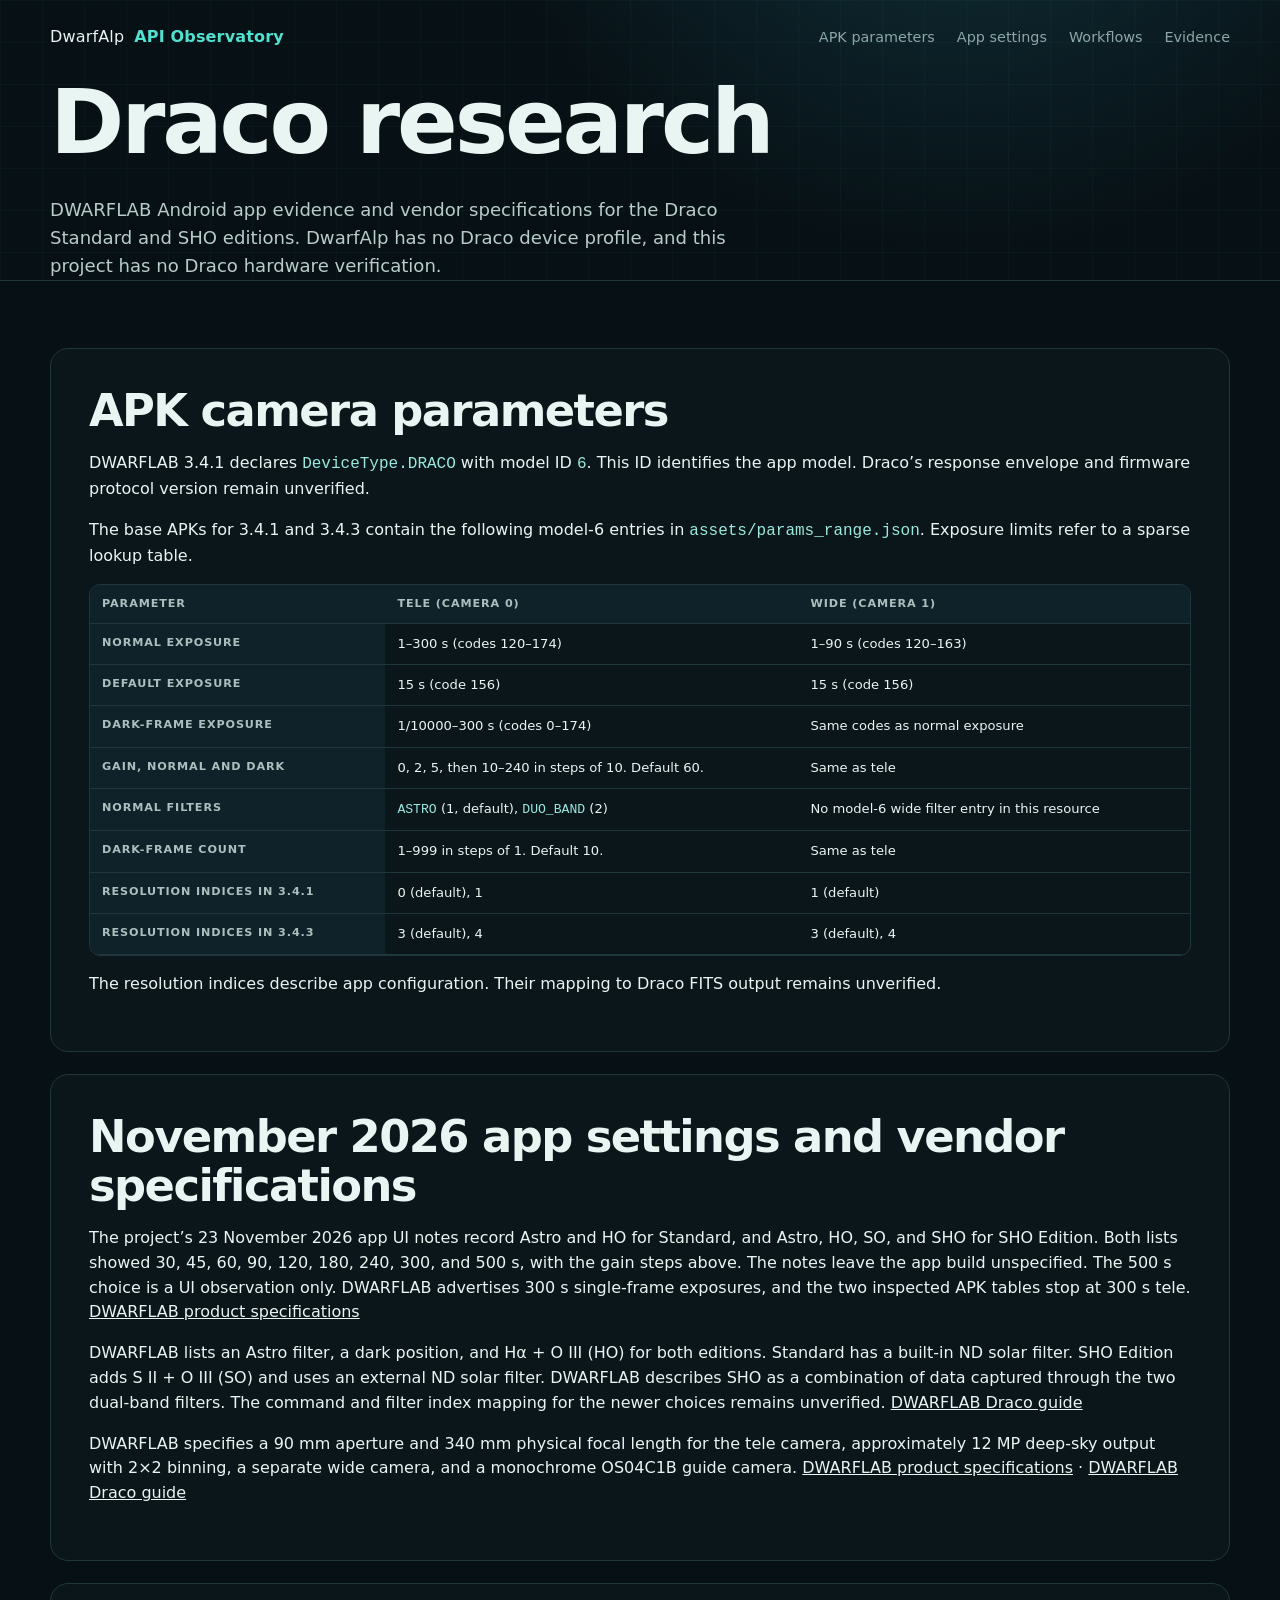
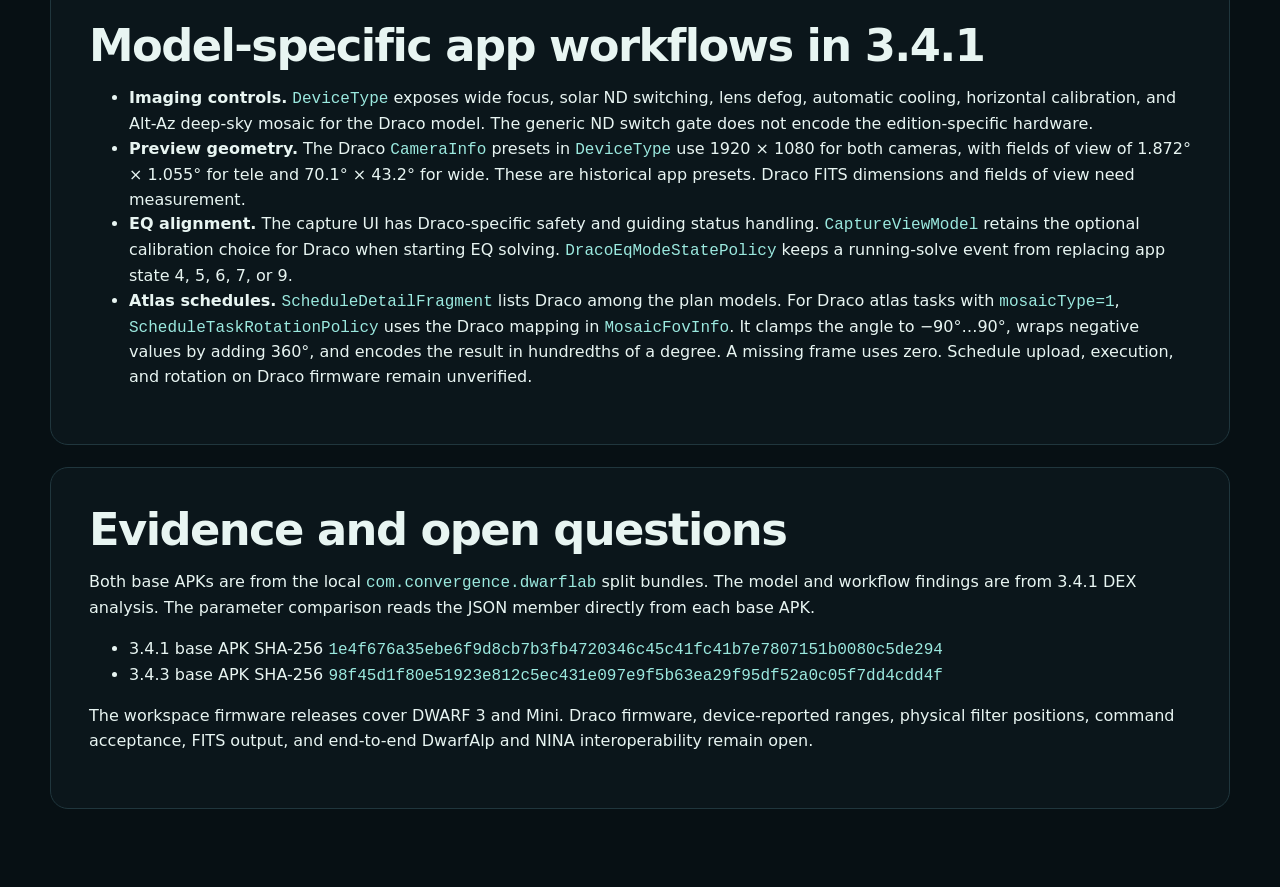
==== docs/site/draco.html @ d0361780 "Publish Draco app and protocol research" ====
<!doctype html>
<html lang="en">
  <head>
    <meta charset="utf-8" />
    <meta name="viewport" content="width=device-width, initial-scale=1" />
    <meta name="color-scheme" content="dark" />
    <meta name="description" content="Draco camera settings, device identifiers, and DWARFLAB app evidence." />
    <title>Draco research · DwarfAlp API Observatory</title>
    <link rel="stylesheet" href="assets/style.css" />
  </head>
  <body>
    <header class="hero">
      <nav class="nav shell" aria-label="Primary navigation">
        <a class="brand" href="index.html">DwarfAlp <b>API Observatory</b></a>
        <div class="nav-links">
          <a href="#apk">APK parameters</a>
          <a href="#app-settings">App settings</a>
          <a href="#workflows">Workflows</a>
          <a href="#evidence">Evidence</a>
        </div>
      </nav>
      <div class="shell">
        <h1>Draco research</h1>
        <p class="lede">DWARFLAB Android app evidence and vendor specifications for the Draco Standard and SHO editions. DwarfAlp has no Draco device profile, and this project has no Draco hardware verification.</p>
      </div>
    </header>
    <main class="shell">
      <section class="panel" id="apk">
        <h2>APK camera parameters</h2>
        <p>DWARFLAB 3.4.1 declares <code>DeviceType.DRACO</code> with model ID <code>6</code>. This ID identifies the app model. Draco’s response envelope and firmware protocol version remain unverified.</p>
        <p>The base APKs for 3.4.1 and 3.4.3 contain the following model-6 entries in <code>assets/params_range.json</code>. Exposure limits refer to a sparse lookup table.</p>
        <div class="table-wrap">
          <table>
            <thead><tr><th scope="col">Parameter</th><th scope="col">Tele (camera 0)</th><th scope="col">Wide (camera 1)</th></tr></thead>
            <tbody>
              <tr><th scope="row">Normal exposure</th><td>1–300 s (codes 120–174)</td><td>1–90 s (codes 120–163)</td></tr>
              <tr><th scope="row">Default exposure</th><td>15 s (code 156)</td><td>15 s (code 156)</td></tr>
              <tr><th scope="row">Dark-frame exposure</th><td>1/10000–300 s (codes 0–174)</td><td>Same codes as normal exposure</td></tr>
              <tr><th scope="row">Gain, normal and dark</th><td>0, 2, 5, then 10–240 in steps of 10. Default 60.</td><td>Same as tele</td></tr>
              <tr><th scope="row">Normal filters</th><td><code>ASTRO</code> (1, default), <code>DUO_BAND</code> (2)</td><td>No model-6 wide filter entry in this resource</td></tr>
              <tr><th scope="row">Dark-frame count</th><td>1–999 in steps of 1. Default 10.</td><td>Same as tele</td></tr>
              <tr><th scope="row">Resolution indices in 3.4.1</th><td>0 (default), 1</td><td>1 (default)</td></tr>
              <tr><th scope="row">Resolution indices in 3.4.3</th><td>3 (default), 4</td><td>3 (default), 4</td></tr>
            </tbody>
          </table>
        </div>
        <p>The resolution indices describe app configuration. Their mapping to Draco FITS output remains unverified.</p>
      </section>
      <section class="panel" id="app-settings">
        <h2>November 2026 app settings and vendor specifications</h2>
        <p>The project’s 23 November 2026 app UI notes record Astro and HO for Standard, and Astro, HO, SO, and SHO for SHO Edition. Both lists showed 30, 45, 60, 90, 120, 180, 240, 300, and 500 s, with the gain steps above. The notes leave the app build unspecified. The 500 s choice is a UI observation only. DWARFLAB advertises 300 s single-frame exposures, and the two inspected APK tables stop at 300 s tele. <a href="https://www.dwarflab.com/us/products/draco-smart-telescope">DWARFLAB product specifications</a></p>
        <p>DWARFLAB lists an Astro filter, a dark position, and Hα + O III (HO) for both editions. Standard has a built-in ND solar filter. SHO Edition adds S II + O III (SO) and uses an external ND solar filter. DWARFLAB describes SHO as a combination of data captured through the two dual-band filters. The command and filter index mapping for the newer choices remains unverified. <a href="https://help.dwarflab.com/docs/draco?locale=en&amp;webview=true">DWARFLAB Draco guide</a></p>
        <p>DWARFLAB specifies a 90 mm aperture and 340 mm physical focal length for the tele camera, approximately 12 MP deep-sky output with 2×2 binning, a separate wide camera, and a monochrome OS04C1B guide camera. <a href="https://www.dwarflab.com/us/products/draco-smart-telescope">DWARFLAB product specifications</a> · <a href="https://help.dwarflab.com/docs/draco?locale=en&amp;webview=true">DWARFLAB Draco guide</a></p>
      </section>
      <section class="panel" id="workflows">
        <h2>Model-specific app workflows in 3.4.1</h2>
        <ul>
          <li><strong>Imaging controls.</strong> <code>DeviceType</code> exposes wide focus, solar ND switching, lens defog, automatic cooling, horizontal calibration, and Alt-Az deep-sky mosaic for the Draco model. The generic ND switch gate does not encode the edition-specific hardware.</li>
          <li><strong>Preview geometry.</strong> The Draco <code>CameraInfo</code> presets in <code>DeviceType</code> use 1920 × 1080 for both cameras, with fields of view of 1.872° × 1.055° for tele and 70.1° × 43.2° for wide. These are historical app presets. Draco FITS dimensions and fields of view need measurement.</li>
          <li><strong>EQ alignment.</strong> The capture UI has Draco-specific safety and guiding status handling. <code>CaptureViewModel</code> retains the optional calibration choice for Draco when starting EQ solving. <code>DracoEqModeStatePolicy</code> keeps a running-solve event from replacing app state 4, 5, 6, 7, or 9.</li>
          <li><strong>Atlas schedules.</strong> <code>ScheduleDetailFragment</code> lists Draco among the plan models. For Draco atlas tasks with <code>mosaicType=1</code>, <code>ScheduleTaskRotationPolicy</code> uses the Draco mapping in <code>MosaicFovInfo</code>. It clamps the angle to −90°…90°, wraps negative values by adding 360°, and encodes the result in hundredths of a degree. A missing frame uses zero. Schedule upload, execution, and rotation on Draco firmware remain unverified.</li>
        </ul>
      </section>
      <section class="panel" id="evidence">
        <h2>Evidence and open questions</h2>
        <p>Both base APKs are from the local <code>com.convergence.dwarflab</code> split bundles. The model and workflow findings are from 3.4.1 DEX analysis. The parameter comparison reads the JSON member directly from each base APK.</p>
        <ul>
          <li>3.4.1 base APK SHA-256 <code style="overflow-wrap: anywhere">1e4f676a35ebe6f9d8cb7b3fb4720346c45c41fc41b7e7807151b0080c5de294</code></li>
          <li>3.4.3 base APK SHA-256 <code style="overflow-wrap: anywhere">98f45d1f80e51923e812c5ec431e097e9f5b63ea29f95df52a0c05f7dd4cdd4f</code></li>
        </ul>
        <p>The workspace firmware releases cover DWARF 3 and Mini. Draco firmware, device-reported ranges, physical filter positions, command acceptance, FITS output, and end-to-end DwarfAlp and NINA interoperability remain open.</p>
      </section>
    </main>
  </body>
</html>
---- docs/site/assets/style.css ----
:root {
  --bg: #071014;
  --surface: #0c181d;
  --surface-2: #102229;
  --line: #20363d;
  --text: #e8f5f2;
  --muted: #8da7a7;
  --cyan: #52e0d0;
  --cyan-soft: rgba(82, 224, 208, 0.12);
  --amber: #f3b562;
  --rose: #ee7f8c;
  --blue: #79a7ff;
  --radius: 18px;
  font-family: Inter, ui-sans-serif, system-ui, -apple-system, BlinkMacSystemFont, "Segoe UI", sans-serif;
  color: var(--text);
  background: var(--bg);
}
* { box-sizing: border-box; }
html { scroll-behavior: smooth; }
body { margin: 0; background: radial-gradient(circle at 75% -10%, #123640 0, transparent 32rem), var(--bg); line-height: 1.55; }
a { color: inherit; }
.shell { width: min(1180px, calc(100% - 36px)); margin-inline: auto; }
.hero { border-bottom: 1px solid var(--line); background-image: linear-gradient(rgba(82,224,208,.035) 1px, transparent 1px), linear-gradient(90deg, rgba(82,224,208,.035) 1px, transparent 1px); background-size: 42px 42px; }
.nav { min-height: 74px; display: flex; align-items: center; justify-content: space-between; gap: 24px; }
.brand { display: flex; gap: 10px; align-items: center; text-decoration: none; letter-spacing: .01em; }
.brand b { color: var(--cyan); font-weight: 650; }
.brand-mark { width: 32px; height: 32px; display: grid; place-items: center; border: 1px solid var(--cyan); border-radius: 50%; color: var(--cyan); box-shadow: 0 0 22px rgba(82,224,208,.2); }
.nav-links { display: flex; gap: 22px; font-size: .9rem; color: var(--muted); }
.nav-links a { text-decoration: none; }
.nav-links a:hover { color: var(--text); }
.hero-grid { min-height: 490px; display: grid; grid-template-columns: minmax(0, 1.5fr) minmax(280px, .5fr); align-items: center; gap: 80px; padding-block: 70px; }
.eyebrow { color: var(--cyan); font-size: .75rem; font-weight: 750; letter-spacing: .17em; text-transform: uppercase; margin: 0 0 12px; }
h1, h2 { margin: 0; letter-spacing: -.035em; line-height: 1.08; }
h1 { max-width: 780px; font-size: clamp(2.7rem, 7vw, 5.6rem); font-weight: 620; }
h2 { font-size: clamp(1.8rem, 4vw, 2.8rem); font-weight: 600; }
.lede { max-width: 720px; color: #b8ccca; font-size: 1.13rem; margin: 25px 0 0; }
.hero-actions { display: flex; flex-wrap: wrap; gap: 10px; margin-top: 30px; }
.button { padding: 11px 16px; border: 1px solid var(--line); border-radius: 10px; text-decoration: none; background: rgba(12,24,29,.75); font-size: .9rem; }
.button:hover { border-color: #46636a; }
.button.primary { background: var(--cyan); color: #04201f; border-color: var(--cyan); font-weight: 750; }
.signal-card { border: 1px solid var(--line); border-radius: var(--radius); padding: 26px; background: rgba(9,22,27,.8); box-shadow: 0 28px 70px rgba(0,0,0,.3); }
.signal-card strong { display: block; font-size: 1.4rem; }
.signal-card p:last-child { color: var(--muted); font-size: .9rem; margin-bottom: 0; }
.signal-label { color: var(--cyan); font-size: .72rem; text-transform: uppercase; letter-spacing: .13em; margin-bottom: 4px; }
.orb { width: 92px; aspect-ratio: 1; margin: 0 auto 25px; border-radius: 50%; border: 1px solid rgba(82,224,208,.35); display: grid; place-items: center; animation: orbit 8s linear infinite; }
.orb::before, .orb span { content: ""; display: block; border-radius: 50%; }
.orb::before { width: 54px; aspect-ratio: 1; border: 1px dashed var(--cyan); }
.orb span { position: absolute; width: 8px; aspect-ratio: 1; background: var(--cyan); box-shadow: 0 0 18px var(--cyan); transform: translate(44px); }
@keyframes orbit { to { transform: rotate(360deg); } }
main { padding-block: 45px 90px; }
.metrics { display: grid; grid-template-columns: repeat(5, 1fr); gap: 10px; margin-bottom: 48px; }
.metric { padding: 18px; border: 1px solid var(--line); background: var(--surface); border-radius: 13px; }
.metric strong { font-size: 1.75rem; display: block; color: var(--cyan); }
.metric span { color: var(--muted); font-size: .78rem; }
.panel { background: rgba(12,24,29,.86); border: 1px solid var(--line); border-radius: var(--radius); padding: clamp(22px, 4vw, 38px); margin-top: 22px; scroll-margin-top: 16px; }
.section-heading { display: flex; align-items: end; justify-content: space-between; gap: 24px; }
.section-copy { color: var(--muted); max-width: 850px; }
.text-link { color: var(--cyan); text-decoration: none; font-size: .85rem; white-space: nowrap; }
.status-pill { color: var(--cyan); border: 1px solid rgba(82,224,208,.35); background: var(--cyan-soft); border-radius: 99px; padding: 6px 10px; font-size: .75rem; }
.notice { margin: 22px 0; padding: 13px 15px; border-radius: 10px; border: 1px solid; font-size: .88rem; }
.notice.warning { color: #f5d09d; border-color: rgba(243,181,98,.35); background: rgba(243,181,98,.08); }
.toolbar { display: grid; grid-template-columns: minmax(240px, 1fr) 230px; gap: 12px; margin: 25px 0 18px; }
.toolbar.three { grid-template-columns: minmax(240px, 1fr) 180px 190px; }
label span { display: block; margin-bottom: 6px; color: var(--muted); font-size: .72rem; text-transform: uppercase; letter-spacing: .08em; }
input, select { width: 100%; min-height: 43px; color: var(--text); background: #071317; border: 1px solid var(--line); border-radius: 9px; padding: 9px 12px; font: inherit; }
input:focus, select:focus { outline: 2px solid rgba(82,224,208,.3); border-color: var(--cyan); }
.endpoint-list { display: grid; gap: 8px; }
.endpoint { border: 1px solid var(--line); border-radius: 11px; overflow: hidden; background: #091519; }
.endpoint summary { cursor: pointer; list-style: none; display: grid; grid-template-columns: 70px minmax(250px, 1fr) minmax(180px, .7fr); align-items: center; gap: 14px; padding: 13px 15px; }
.endpoint summary::-webkit-details-marker { display: none; }
.method { width: fit-content; min-width: 57px; text-align: center; border-radius: 6px; padding: 4px 7px; font-size: .7rem; font-weight: 800; }
.method.get { color: var(--cyan); background: var(--cyan-soft); }
.method.post { color: var(--blue); background: rgba(121,167,255,.12); }
.method.put, .method.patch { color: var(--amber); background: rgba(243,181,98,.12); }
.method.delete { color: var(--rose); background: rgba(238,127,140,.12); }
.path { font: 600 .86rem ui-monospace, SFMono-Regular, Consolas, monospace; overflow-wrap: anywhere; }
.summary { color: var(--muted); font-size: .82rem; }
.endpoint-body { border-top: 1px solid var(--line); padding: 16px; color: #b7c9c7; font-size: .86rem; }
.endpoint-body code, code { color: #9be9df; font-family: ui-monospace, SFMono-Regular, Consolas, monospace; }
.table-wrap { overflow: auto; max-height: 680px; border: 1px solid var(--line); border-radius: 11px; }
.table-wrap.compact { max-height: 520px; }
table { width: 100%; border-collapse: collapse; font-size: .82rem; }
th { position: sticky; top: 0; z-index: 1; text-align: left; background: #102229; color: #abc0be; font-size: .7rem; text-transform: uppercase; letter-spacing: .08em; }
th, td { padding: 10px 12px; border-bottom: 1px solid var(--line); vertical-align: top; }
td:first-child { font-family: ui-monospace, SFMono-Regular, Consolas, monospace; color: var(--cyan); }
.evidence { color: var(--muted); font-size: .75rem; }
.split-grid { display: grid; grid-template-columns: 1fr 1fr; gap: 22px; }
.split-grid .panel { min-width: 0; }
.standalone-search { display: block; margin: 22px 0 12px; }
.ble-command { display: grid; grid-template-columns: 36px 1fr; gap: 11px; padding: 10px 0; border-bottom: 1px solid var(--line); }
.ble-command b { color: var(--cyan); }
.uuid-list { margin-top: 20px; display: grid; gap: 5px; }
.uuid-list code { font-size: .72rem; overflow-wrap: anywhere; }
.unknown-grid { display: grid; grid-template-columns: repeat(3, 1fr); gap: 9px; margin-top: 22px; }
.unknown-item { border: 1px solid var(--line); background: #091519; border-radius: 10px; padding: 13px; }
.unknown-item b { display: block; color: var(--amber); font: .8rem ui-monospace, SFMono-Regular, Consolas, monospace; }
.unknown-item span { color: var(--muted); font-size: .75rem; }
.empty { padding: 24px; text-align: center; color: var(--muted); }
.footer { display: flex; justify-content: space-between; gap: 30px; color: #65807f; font-size: .75rem; padding-block: 26px 50px; border-top: 1px solid var(--line); }
@media (max-width: 900px) {
  .nav-links { display: none; }
  .hero-grid { grid-template-columns: 1fr; gap: 35px; }
  .signal-card { max-width: 420px; }
  .metrics { grid-template-columns: repeat(2, 1fr); }
  .toolbar, .toolbar.three, .split-grid { grid-template-columns: 1fr; }
  .unknown-grid { grid-template-columns: repeat(2, 1fr); }
  .endpoint summary { grid-template-columns: 64px 1fr; }
  .endpoint .summary { grid-column: 2; }
}
@media (max-width: 560px) {
  .shell { width: min(100% - 22px, 1180px); }
  .hero-grid { padding-block: 45px; }
  .metrics, .unknown-grid { grid-template-columns: 1fr; }
  .section-heading, .footer { align-items: start; flex-direction: column; }
  .panel { padding: 19px 14px; }
}
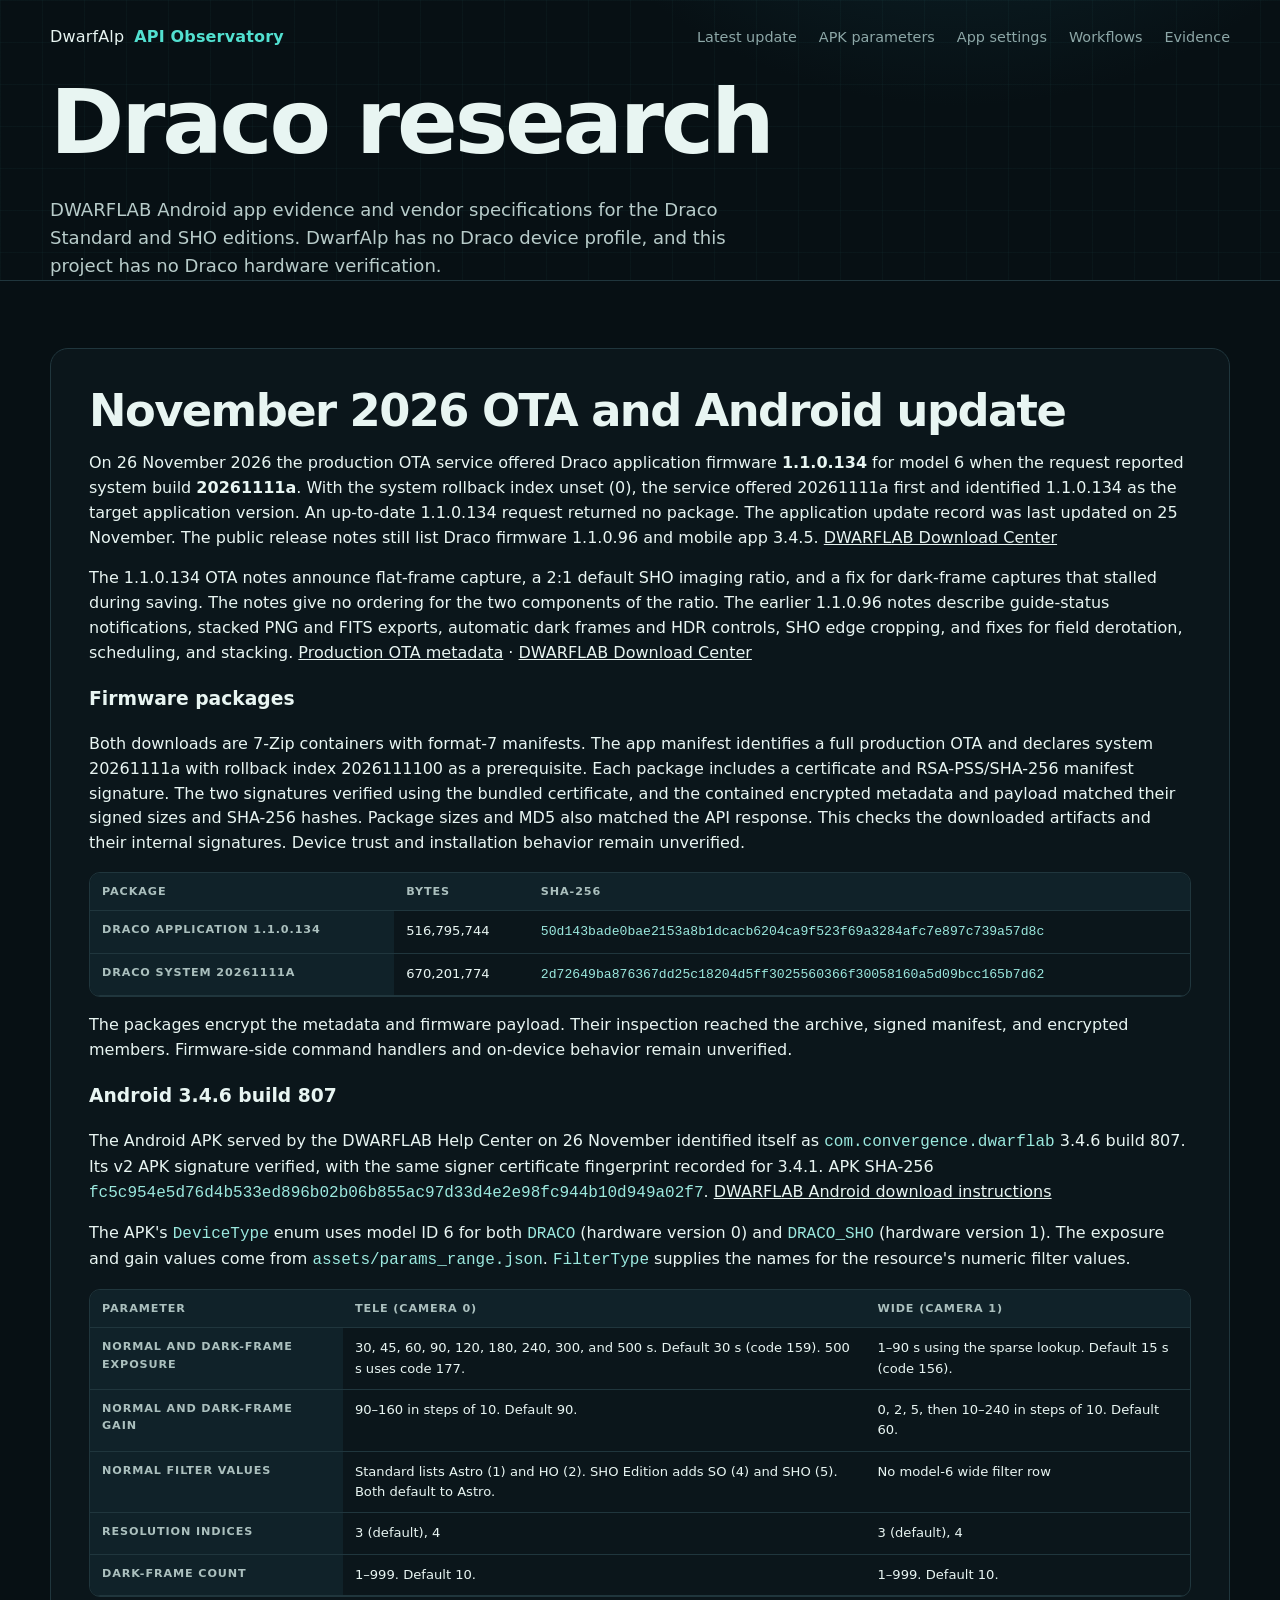
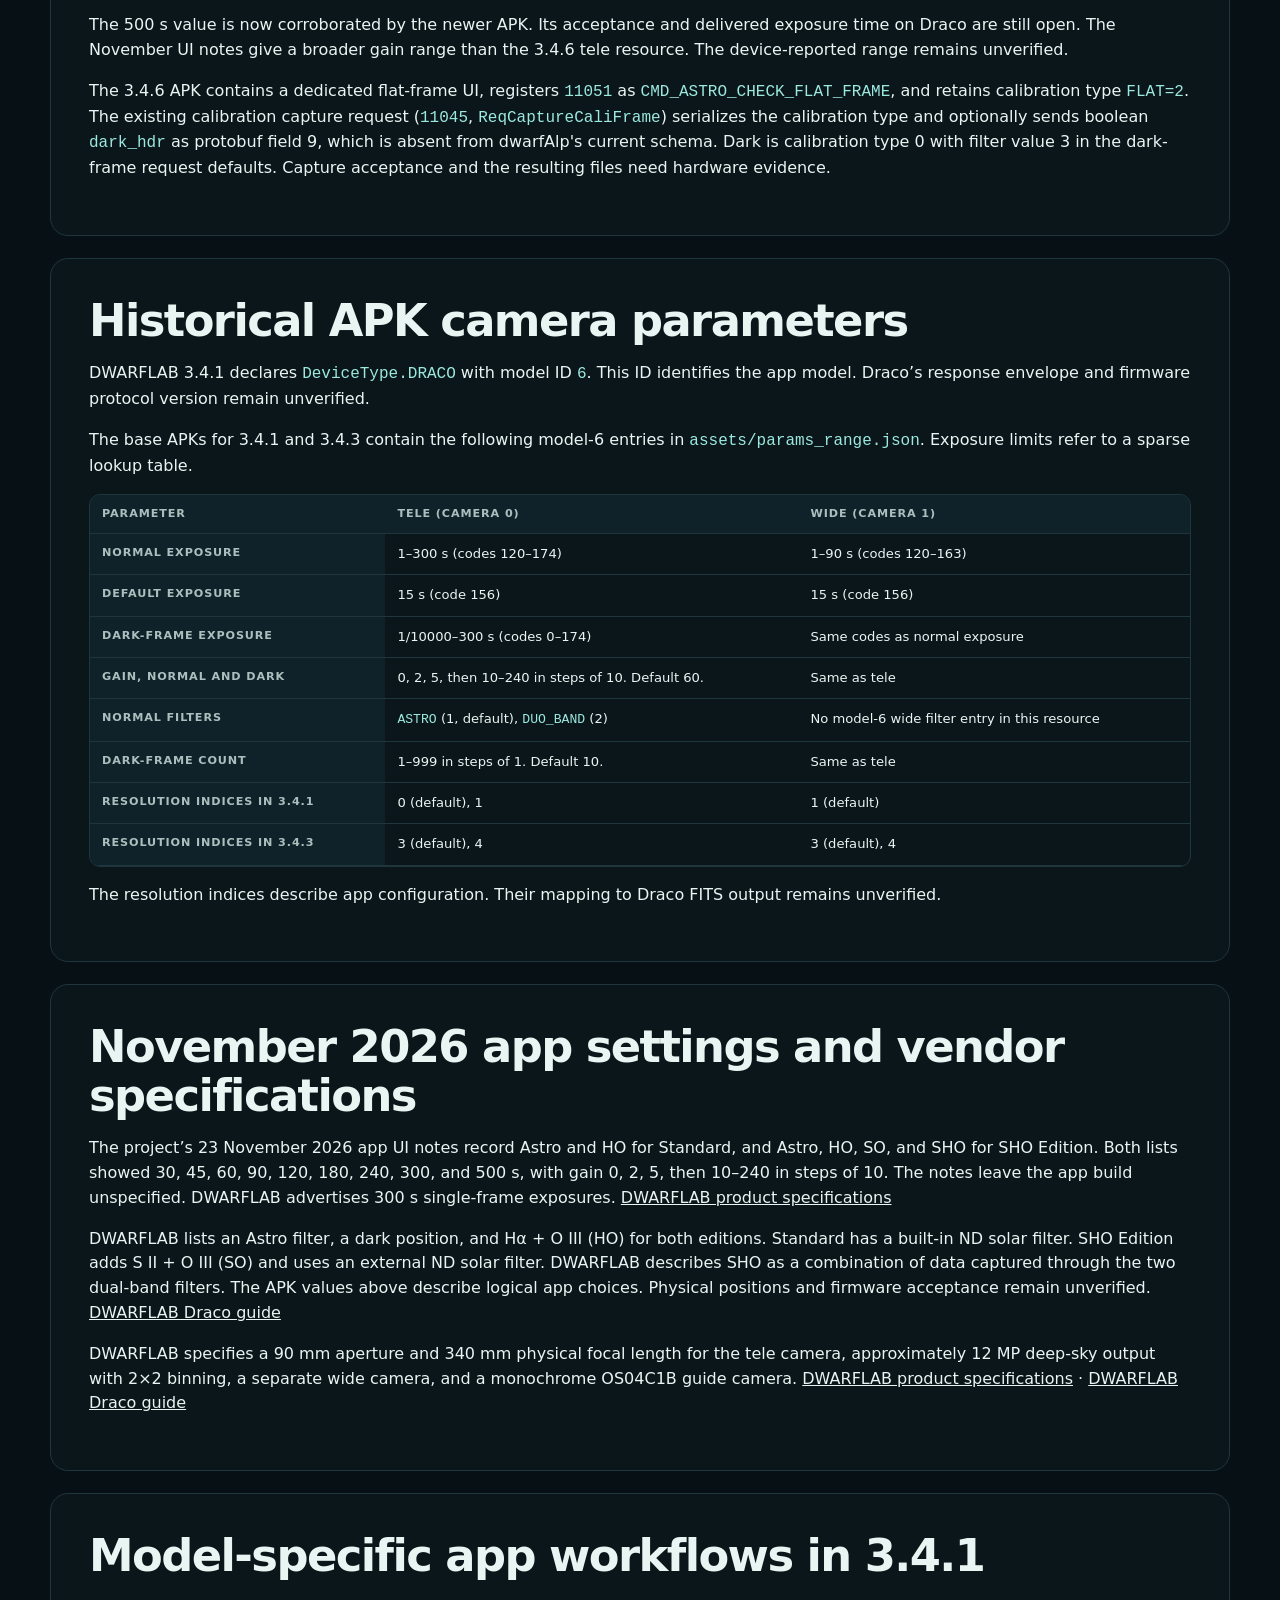
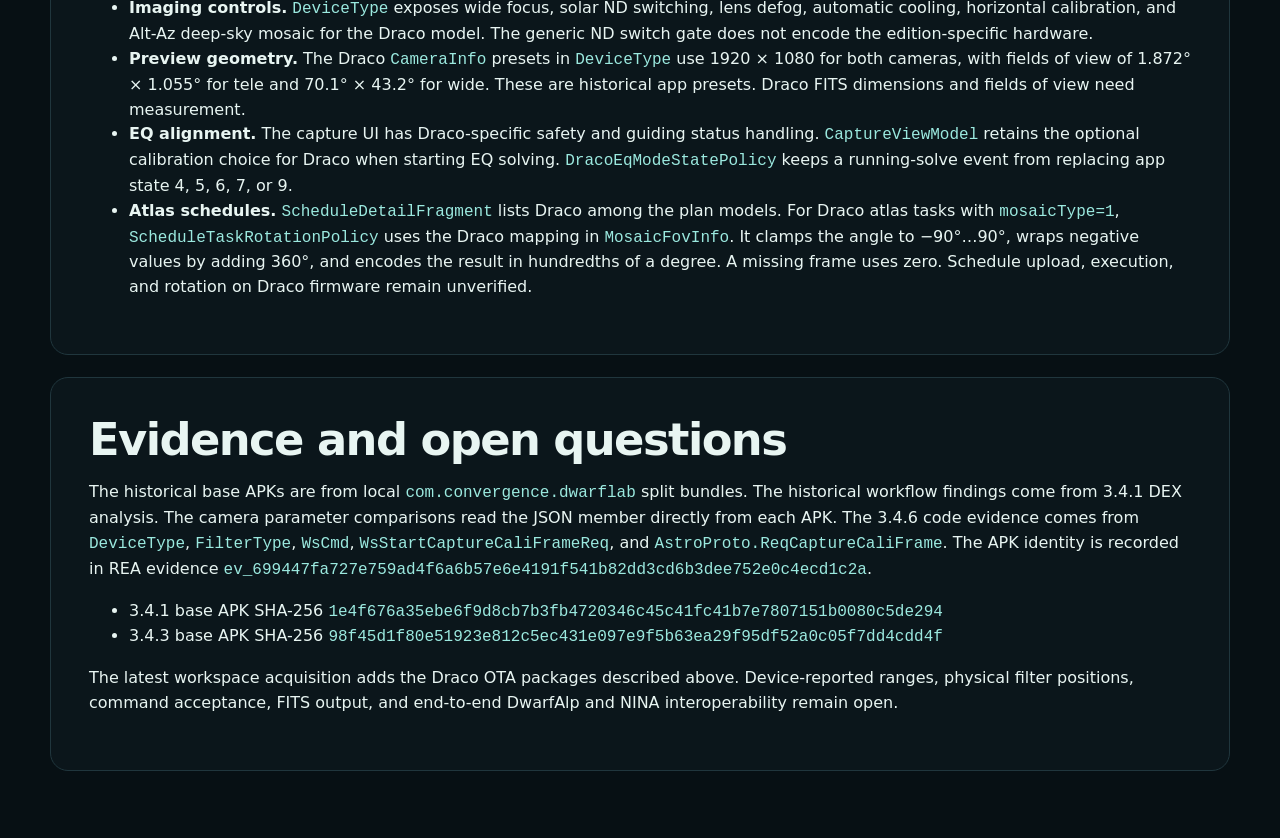
==== commit b154f246: "Document Draco 1.1.0.134 OTA and Android 3.4.6 findings" ====
--- a/docs/site/draco.html
+++ b/docs/site/draco.html
@@ -13,6 +13,7 @@
       <nav class="nav shell" aria-label="Primary navigation">
         <a class="brand" href="index.html">DwarfAlp <b>API Observatory</b></a>
         <div class="nav-links">
+          <a href="#latest-update">Latest update</a>
           <a href="#apk">APK parameters</a>
           <a href="#app-settings">App settings</a>
           <a href="#workflows">Workflows</a>
@@ -25,8 +26,42 @@
       </div>
     </header>
     <main class="shell">
+      <section class="panel" id="latest-update">
+        <h2>November 2026 OTA and Android update</h2>
+        <p>On 26 November 2026 the production OTA service offered Draco application firmware <strong>1.1.0.134</strong> for model 6 when the request reported system build <strong>20261111a</strong>. With the system rollback index unset (0), the service offered 20261111a first and identified 1.1.0.134 as the target application version. An up-to-date 1.1.0.134 request returned no package. The application update record was last updated on 25 November. The public release notes still list Draco firmware 1.1.0.96 and mobile app 3.4.5. <a href="https://www.dwarflab.com/us/pages/dwarflab-app-firmware-download">DWARFLAB Download Center</a></p>
+        <p>The 1.1.0.134 OTA notes announce flat-frame capture, a 2:1 default SHO imaging ratio, and a fix for dark-frame captures that stalled during saving. The notes give no ordering for the two components of the ratio. The earlier 1.1.0.96 notes describe guide-status notifications, stacked PNG and FITS exports, automatic dark frames and HDR controls, SHO edge cropping, and fixes for field derotation, scheduling, and stacking. <a href="https://api-front.dwarflabapp.com/api-front/v1/version/firmware/up-version-ex?deviceId=6&amp;firmwareVer=1.1.0.96&amp;appOs=1&amp;appVer=3.4.6&amp;appRollbackIndex=0&amp;sysRollbackIndex=2026111100">Production OTA metadata</a> · <a href="https://www.dwarflab.com/us/pages/dwarflab-app-firmware-download">DWARFLAB Download Center</a></p>
+        <h3>Firmware packages</h3>
+        <p>Both downloads are 7-Zip containers with format-7 manifests. The app manifest identifies a full production OTA and declares system 20261111a with rollback index 2026111100 as a prerequisite. Each package includes a certificate and RSA-PSS/SHA-256 manifest signature. The two signatures verified using the bundled certificate, and the contained encrypted metadata and payload matched their signed sizes and SHA-256 hashes. Package sizes and MD5 also matched the API response. This checks the downloaded artifacts and their internal signatures. Device trust and installation behavior remain unverified.</p>
+        <div class="table-wrap">
+          <table>
+            <thead><tr><th scope="col">Package</th><th scope="col">Bytes</th><th scope="col">SHA-256</th></tr></thead>
+            <tbody>
+              <tr><th scope="row">Draco application 1.1.0.134</th><td>516,795,744</td><td><code style="overflow-wrap: anywhere">50d143bade0bae2153a8b1dcacb6204ca9f523f69a3284afc7e897c739a57d8c</code></td></tr>
+              <tr><th scope="row">Draco system 20261111a</th><td>670,201,774</td><td><code style="overflow-wrap: anywhere">2d72649ba876367dd25c18204d5ff3025560366f30058160a5d09bcc165b7d62</code></td></tr>
+            </tbody>
+          </table>
+        </div>
+        <p>The packages encrypt the metadata and firmware payload. Their inspection reached the archive, signed manifest, and encrypted members. Firmware-side command handlers and on-device behavior remain unverified.</p>
+        <h3>Android 3.4.6 build 807</h3>
+        <p>The Android APK served by the DWARFLAB Help Center on 26 November identified itself as <code>com.convergence.dwarflab</code> 3.4.6 build 807. Its v2 APK signature verified, with the same signer certificate fingerprint recorded for 3.4.1. APK SHA-256 <code style="overflow-wrap: anywhere">fc5c954e5d76d4b533ed896b02b06b855ac97d33d4e2e98fc944b10d949a02f7</code>. <a href="https://help.dwarflab.com/docs/Office-App-Download?locale=zh">DWARFLAB Android download instructions</a></p>
+        <p>The APK's <code>DeviceType</code> enum uses model ID 6 for both <code>DRACO</code> (hardware version 0) and <code>DRACO_SHO</code> (hardware version 1). The exposure and gain values come from <code>assets/params_range.json</code>. <code>FilterType</code> supplies the names for the resource's numeric filter values.</p>
+        <div class="table-wrap">
+          <table>
+            <thead><tr><th scope="col">Parameter</th><th scope="col">Tele (camera 0)</th><th scope="col">Wide (camera 1)</th></tr></thead>
+            <tbody>
+              <tr><th scope="row">Normal and dark-frame exposure</th><td>30, 45, 60, 90, 120, 180, 240, 300, and 500 s. Default 30 s (code 159). 500 s uses code 177.</td><td>1–90 s using the sparse lookup. Default 15 s (code 156).</td></tr>
+              <tr><th scope="row">Normal and dark-frame gain</th><td>90–160 in steps of 10. Default 90.</td><td>0, 2, 5, then 10–240 in steps of 10. Default 60.</td></tr>
+              <tr><th scope="row">Normal filter values</th><td>Standard lists Astro (1) and HO (2). SHO Edition adds SO (4) and SHO (5). Both default to Astro.</td><td>No model-6 wide filter row</td></tr>
+              <tr><th scope="row">Resolution indices</th><td>3 (default), 4</td><td>3 (default), 4</td></tr>
+              <tr><th scope="row">Dark-frame count</th><td>1–999. Default 10.</td><td>1–999. Default 10.</td></tr>
+            </tbody>
+          </table>
+        </div>
+        <p>The 500 s value is now corroborated by the newer APK. Its acceptance and delivered exposure time on Draco are still open. The November UI notes give a broader gain range than the 3.4.6 tele resource. The device-reported range remains unverified.</p>
+        <p>The 3.4.6 APK contains a dedicated flat-frame UI, registers <code>11051</code> as <code>CMD_ASTRO_CHECK_FLAT_FRAME</code>, and retains calibration type <code>FLAT=2</code>. The existing calibration capture request (<code>11045</code>, <code>ReqCaptureCaliFrame</code>) serializes the calibration type and optionally sends boolean <code>dark_hdr</code> as protobuf field 9, which is absent from dwarfAlp's current schema. Dark is calibration type 0 with filter value 3 in the dark-frame request defaults. Capture acceptance and the resulting files need hardware evidence.</p>
+      </section>
       <section class="panel" id="apk">
-        <h2>APK camera parameters</h2>
+        <h2>Historical APK camera parameters</h2>
         <p>DWARFLAB 3.4.1 declares <code>DeviceType.DRACO</code> with model ID <code>6</code>. This ID identifies the app model. Draco’s response envelope and firmware protocol version remain unverified.</p>
         <p>The base APKs for 3.4.1 and 3.4.3 contain the following model-6 entries in <code>assets/params_range.json</code>. Exposure limits refer to a sparse lookup table.</p>
         <div class="table-wrap">
@@ -48,8 +83,8 @@
       </section>
       <section class="panel" id="app-settings">
         <h2>November 2026 app settings and vendor specifications</h2>
-        <p>The project’s 23 November 2026 app UI notes record Astro and HO for Standard, and Astro, HO, SO, and SHO for SHO Edition. Both lists showed 30, 45, 60, 90, 120, 180, 240, 300, and 500 s, with the gain steps above. The notes leave the app build unspecified. The 500 s choice is a UI observation only. DWARFLAB advertises 300 s single-frame exposures, and the two inspected APK tables stop at 300 s tele. <a href="https://www.dwarflab.com/us/products/draco-smart-telescope">DWARFLAB product specifications</a></p>
-        <p>DWARFLAB lists an Astro filter, a dark position, and Hα + O III (HO) for both editions. Standard has a built-in ND solar filter. SHO Edition adds S II + O III (SO) and uses an external ND solar filter. DWARFLAB describes SHO as a combination of data captured through the two dual-band filters. The command and filter index mapping for the newer choices remains unverified. <a href="https://help.dwarflab.com/docs/draco?locale=en&amp;webview=true">DWARFLAB Draco guide</a></p>
+        <p>The project’s 23 November 2026 app UI notes record Astro and HO for Standard, and Astro, HO, SO, and SHO for SHO Edition. Both lists showed 30, 45, 60, 90, 120, 180, 240, 300, and 500 s, with gain 0, 2, 5, then 10–240 in steps of 10. The notes leave the app build unspecified. DWARFLAB advertises 300 s single-frame exposures. <a href="https://www.dwarflab.com/us/products/draco-smart-telescope">DWARFLAB product specifications</a></p>
+        <p>DWARFLAB lists an Astro filter, a dark position, and Hα + O III (HO) for both editions. Standard has a built-in ND solar filter. SHO Edition adds S II + O III (SO) and uses an external ND solar filter. DWARFLAB describes SHO as a combination of data captured through the two dual-band filters. The APK values above describe logical app choices. Physical positions and firmware acceptance remain unverified. <a href="https://help.dwarflab.com/docs/draco?locale=en&amp;webview=true">DWARFLAB Draco guide</a></p>
         <p>DWARFLAB specifies a 90 mm aperture and 340 mm physical focal length for the tele camera, approximately 12 MP deep-sky output with 2×2 binning, a separate wide camera, and a monochrome OS04C1B guide camera. <a href="https://www.dwarflab.com/us/products/draco-smart-telescope">DWARFLAB product specifications</a> · <a href="https://help.dwarflab.com/docs/draco?locale=en&amp;webview=true">DWARFLAB Draco guide</a></p>
       </section>
       <section class="panel" id="workflows">
@@ -63,12 +98,12 @@
       </section>
       <section class="panel" id="evidence">
         <h2>Evidence and open questions</h2>
-        <p>Both base APKs are from the local <code>com.convergence.dwarflab</code> split bundles. The model and workflow findings are from 3.4.1 DEX analysis. The parameter comparison reads the JSON member directly from each base APK.</p>
+        <p>The historical base APKs are from local <code>com.convergence.dwarflab</code> split bundles. The historical workflow findings come from 3.4.1 DEX analysis. The camera parameter comparisons read the JSON member directly from each APK. The 3.4.6 code evidence comes from <code>DeviceType</code>, <code>FilterType</code>, <code>WsCmd</code>, <code>WsStartCaptureCaliFrameReq</code>, and <code>AstroProto.ReqCaptureCaliFrame</code>. The APK identity is recorded in REA evidence <code style="overflow-wrap: anywhere">ev_699447fa727e759ad4f6a6b57e6e4191f541b82dd3cd6b3dee752e0c4ecd1c2a</code>.</p>
         <ul>
           <li>3.4.1 base APK SHA-256 <code style="overflow-wrap: anywhere">1e4f676a35ebe6f9d8cb7b3fb4720346c45c41fc41b7e7807151b0080c5de294</code></li>
           <li>3.4.3 base APK SHA-256 <code style="overflow-wrap: anywhere">98f45d1f80e51923e812c5ec431e097e9f5b63ea29f95df52a0c05f7dd4cdd4f</code></li>
         </ul>
-        <p>The workspace firmware releases cover DWARF 3 and Mini. Draco firmware, device-reported ranges, physical filter positions, command acceptance, FITS output, and end-to-end DwarfAlp and NINA interoperability remain open.</p>
+        <p>The latest workspace acquisition adds the Draco OTA packages described above. Device-reported ranges, physical filter positions, command acceptance, FITS output, and end-to-end DwarfAlp and NINA interoperability remain open.</p>
       </section>
     </main>
   </body>
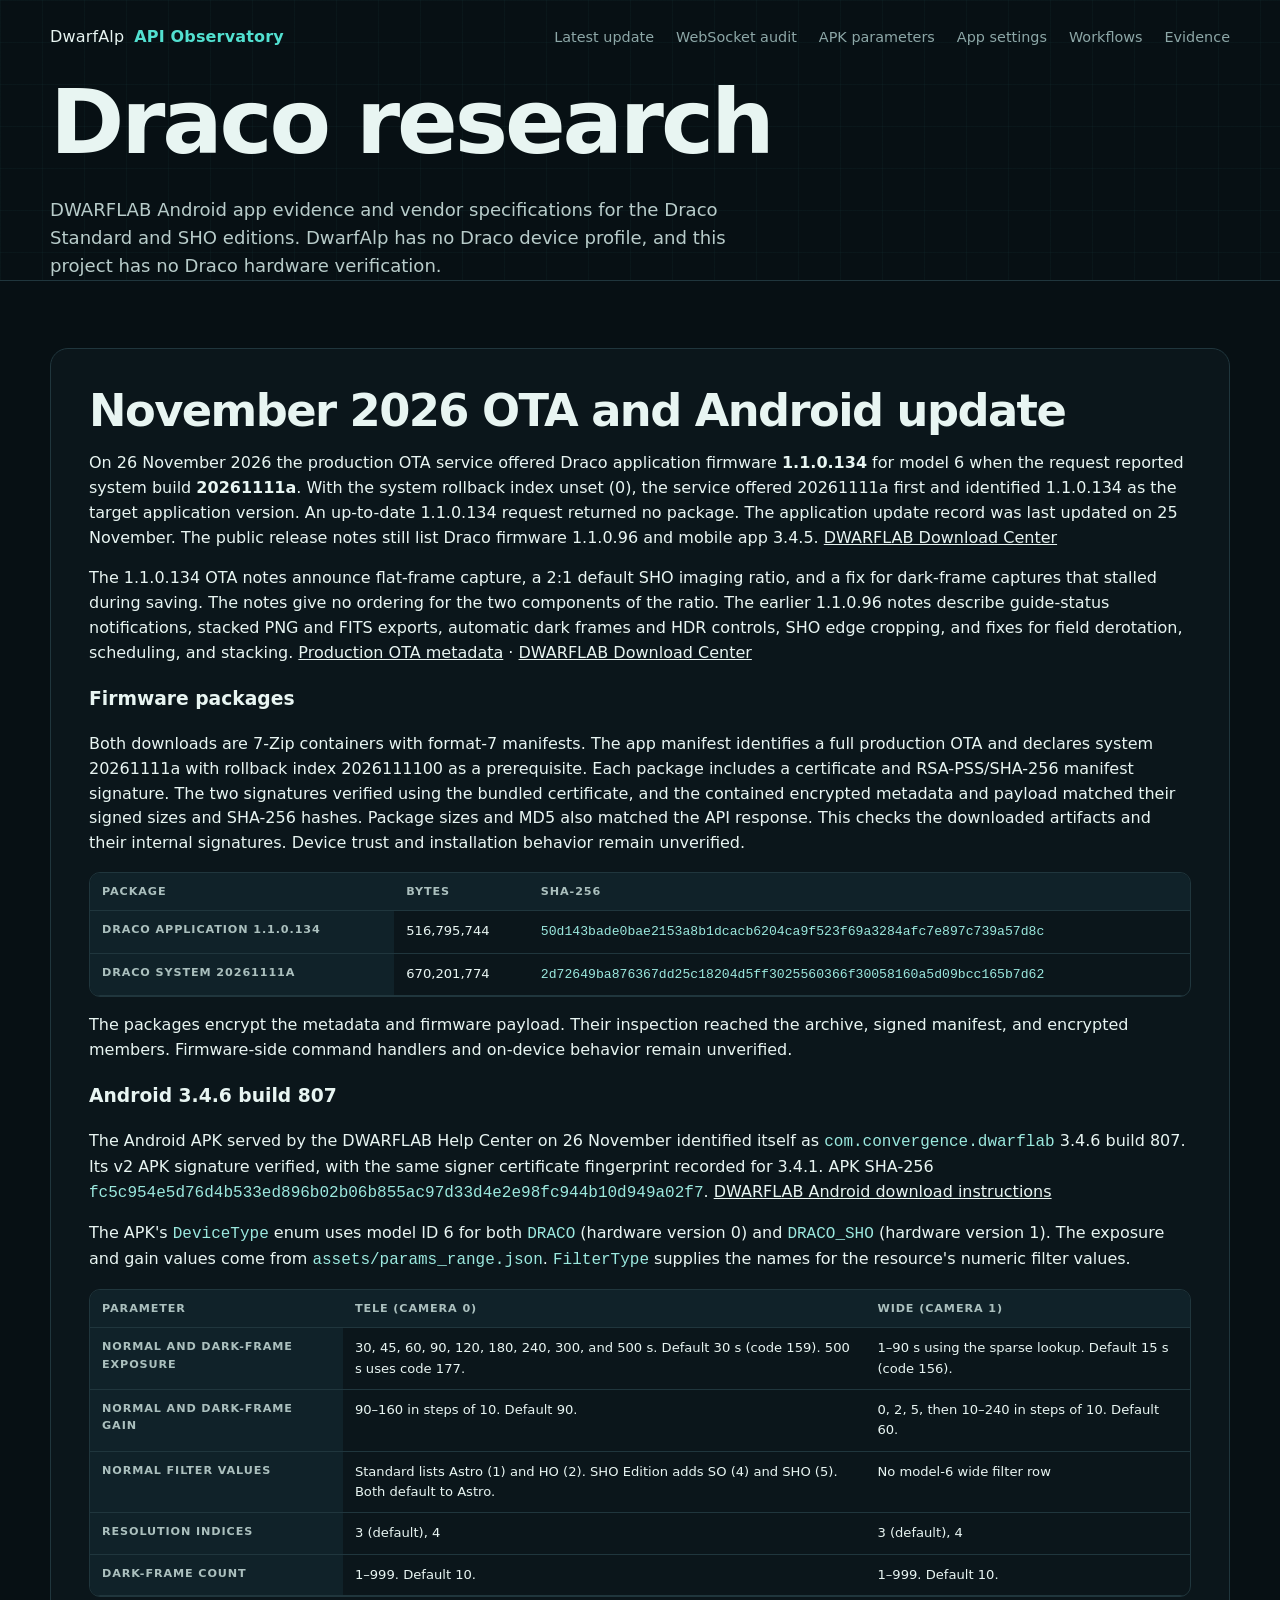
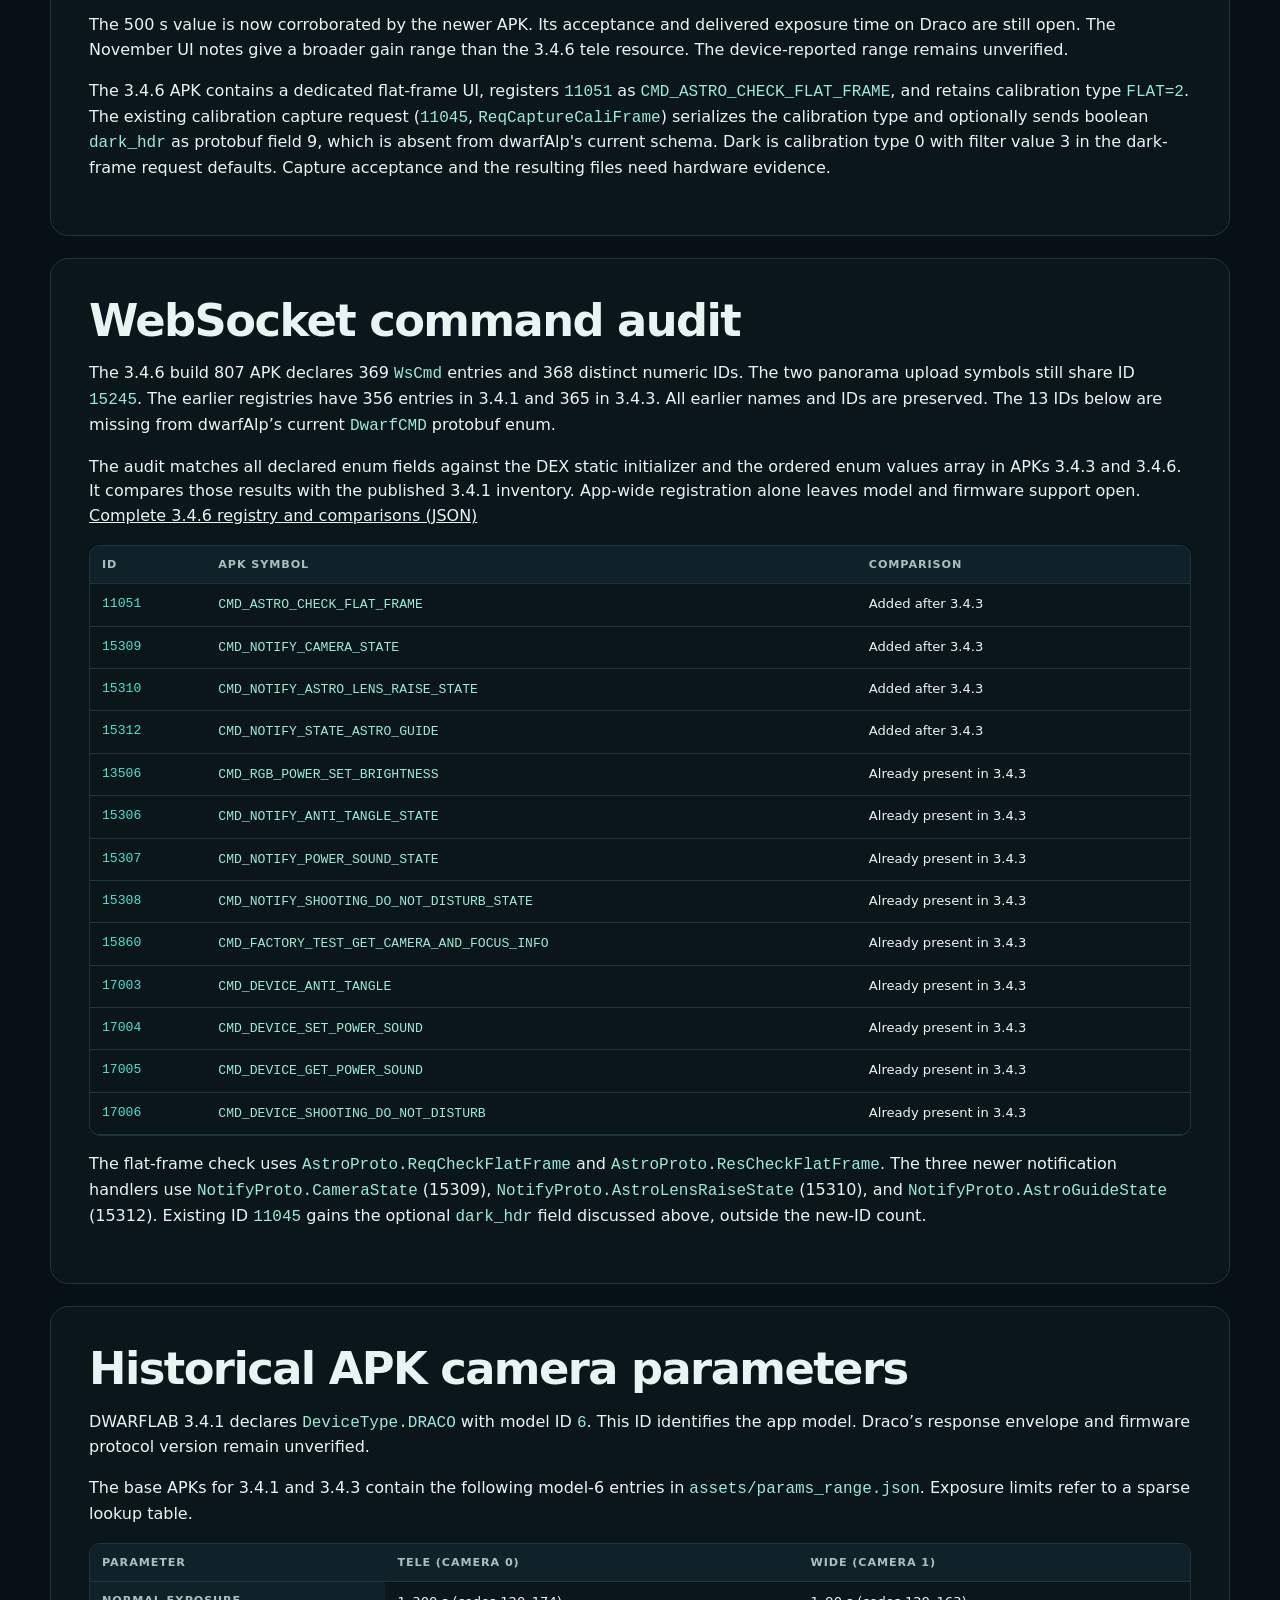
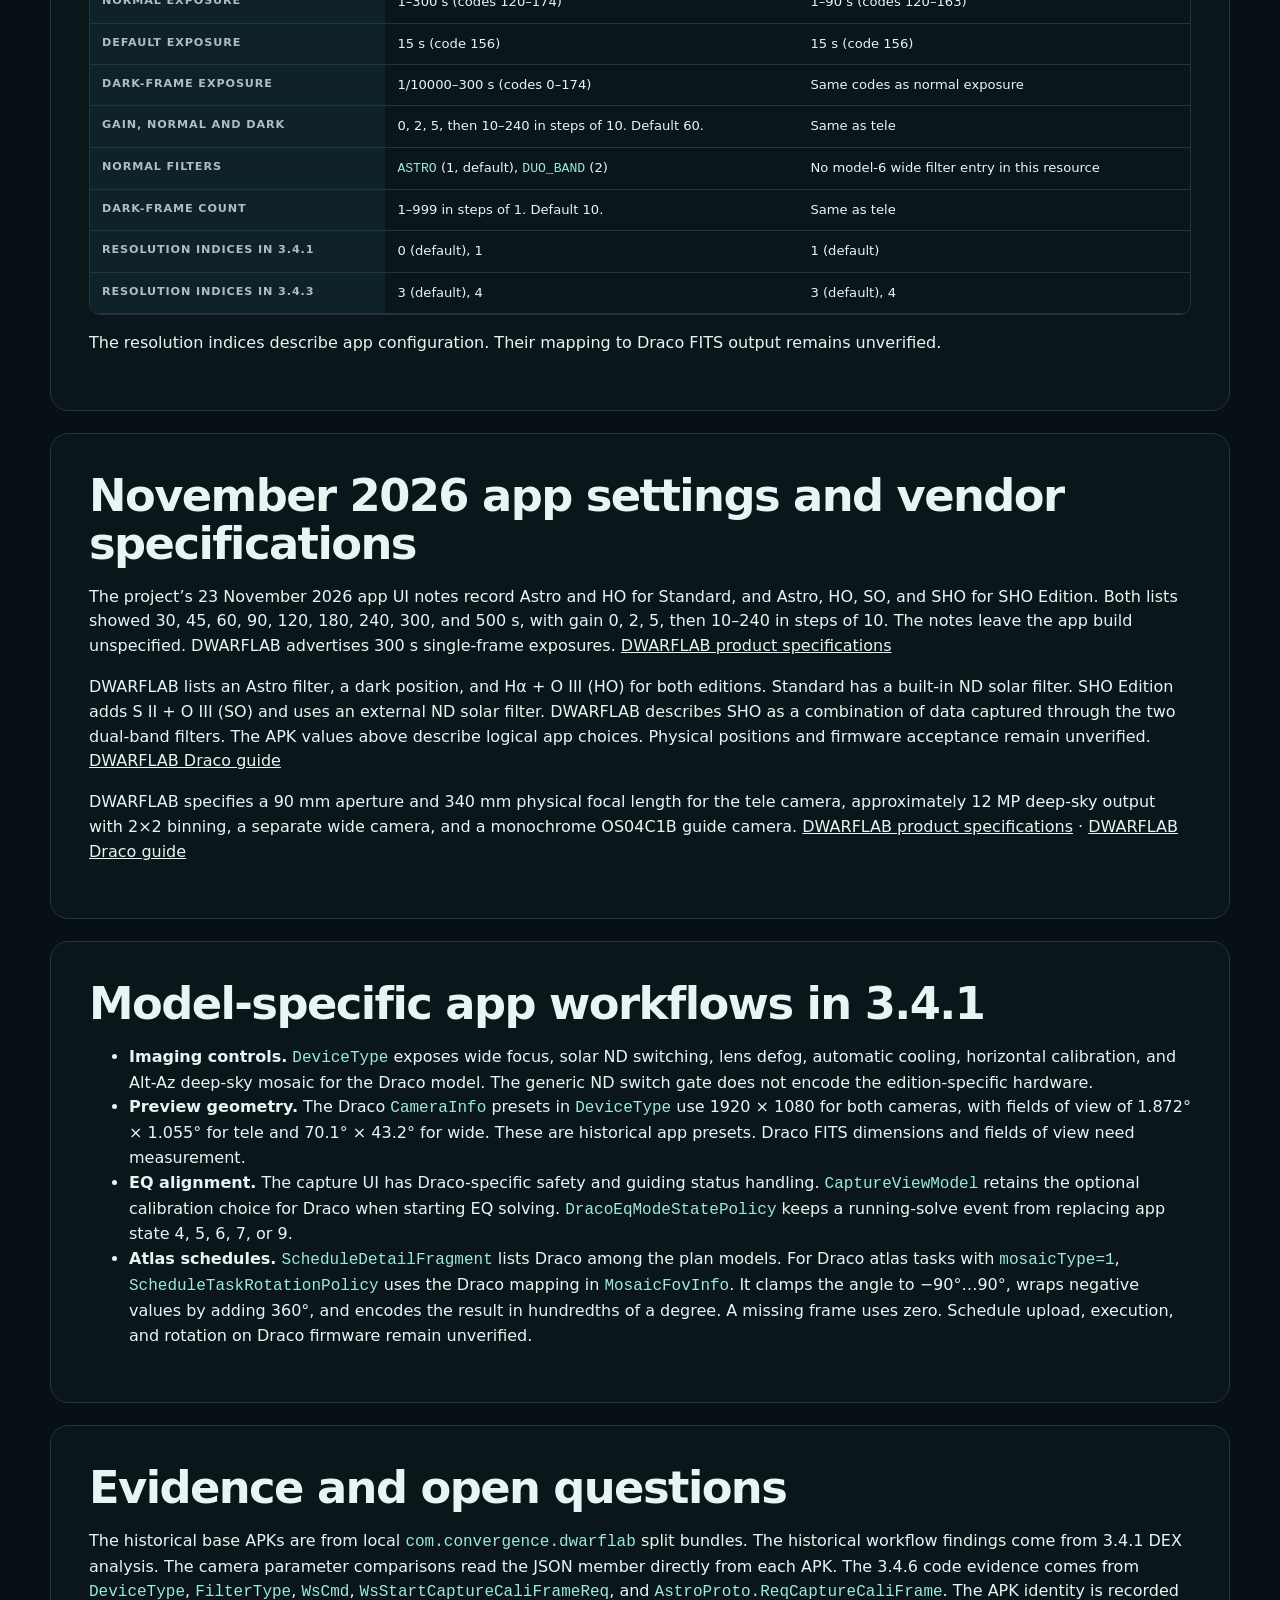
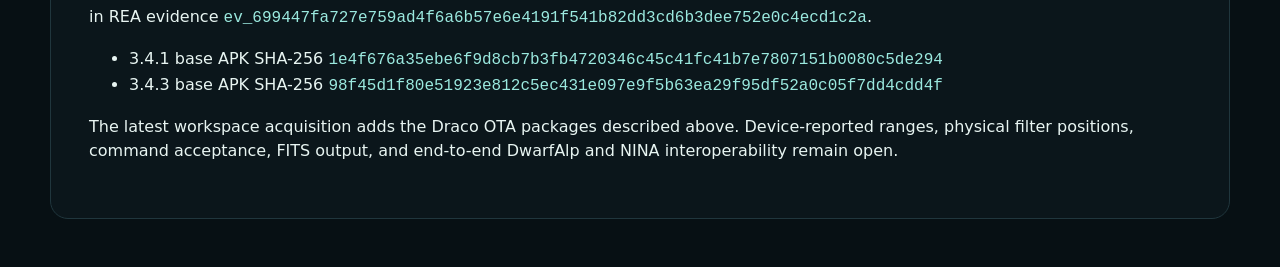
==== commit c64a0e02: "Publish complete Android 3.4.6 WebSocket command audit" ====
--- a/docs/site/draco.html
+++ b/docs/site/draco.html
@@ -14,6 +14,7 @@
         <a class="brand" href="index.html">DwarfAlp <b>API Observatory</b></a>
         <div class="nav-links">
           <a href="#latest-update">Latest update</a>
+          <a href="#websocket-audit">WebSocket audit</a>
           <a href="#apk">APK parameters</a>
           <a href="#app-settings">App settings</a>
           <a href="#workflows">Workflows</a>
@@ -59,6 +60,32 @@
         </div>
         <p>The 500 s value is now corroborated by the newer APK. Its acceptance and delivered exposure time on Draco are still open. The November UI notes give a broader gain range than the 3.4.6 tele resource. The device-reported range remains unverified.</p>
         <p>The 3.4.6 APK contains a dedicated flat-frame UI, registers <code>11051</code> as <code>CMD_ASTRO_CHECK_FLAT_FRAME</code>, and retains calibration type <code>FLAT=2</code>. The existing calibration capture request (<code>11045</code>, <code>ReqCaptureCaliFrame</code>) serializes the calibration type and optionally sends boolean <code>dark_hdr</code> as protobuf field 9, which is absent from dwarfAlp's current schema. Dark is calibration type 0 with filter value 3 in the dark-frame request defaults. Capture acceptance and the resulting files need hardware evidence.</p>
+      </section>
+      <section class="panel" id="websocket-audit">
+        <h2>WebSocket command audit</h2>
+        <p>The 3.4.6 build 807 APK declares 369 <code>WsCmd</code> entries and 368 distinct numeric IDs. The two panorama upload symbols still share ID <code>15245</code>. The earlier registries have 356 entries in 3.4.1 and 365 in 3.4.3. All earlier names and IDs are preserved. The 13 IDs below are missing from dwarfAlp’s current <code>DwarfCMD</code> protobuf enum.</p>
+        <p>The audit matches all declared enum fields against the DEX static initializer and the ordered enum values array in APKs 3.4.3 and 3.4.6. It compares those results with the published 3.4.1 inventory. App-wide registration alone leaves model and firmware support open. <a href="ws-commands-3.4.6.json">Complete 3.4.6 registry and comparisons (JSON)</a></p>
+        <div class="table-wrap">
+          <table>
+            <thead><tr><th scope="col">ID</th><th scope="col">APK symbol</th><th scope="col">Comparison</th></tr></thead>
+            <tbody>
+              <tr><td>11051</td><td><code>CMD_ASTRO_CHECK_FLAT_FRAME</code></td><td>Added after 3.4.3</td></tr>
+              <tr><td>15309</td><td><code>CMD_NOTIFY_CAMERA_STATE</code></td><td>Added after 3.4.3</td></tr>
+              <tr><td>15310</td><td><code>CMD_NOTIFY_ASTRO_LENS_RAISE_STATE</code></td><td>Added after 3.4.3</td></tr>
+              <tr><td>15312</td><td><code>CMD_NOTIFY_STATE_ASTRO_GUIDE</code></td><td>Added after 3.4.3</td></tr>
+              <tr><td>13506</td><td><code>CMD_RGB_POWER_SET_BRIGHTNESS</code></td><td>Already present in 3.4.3</td></tr>
+              <tr><td>15306</td><td><code>CMD_NOTIFY_ANTI_TANGLE_STATE</code></td><td>Already present in 3.4.3</td></tr>
+              <tr><td>15307</td><td><code>CMD_NOTIFY_POWER_SOUND_STATE</code></td><td>Already present in 3.4.3</td></tr>
+              <tr><td>15308</td><td><code>CMD_NOTIFY_SHOOTING_DO_NOT_DISTURB_STATE</code></td><td>Already present in 3.4.3</td></tr>
+              <tr><td>15860</td><td><code>CMD_FACTORY_TEST_GET_CAMERA_AND_FOCUS_INFO</code></td><td>Already present in 3.4.3</td></tr>
+              <tr><td>17003</td><td><code>CMD_DEVICE_ANTI_TANGLE</code></td><td>Already present in 3.4.3</td></tr>
+              <tr><td>17004</td><td><code>CMD_DEVICE_SET_POWER_SOUND</code></td><td>Already present in 3.4.3</td></tr>
+              <tr><td>17005</td><td><code>CMD_DEVICE_GET_POWER_SOUND</code></td><td>Already present in 3.4.3</td></tr>
+              <tr><td>17006</td><td><code>CMD_DEVICE_SHOOTING_DO_NOT_DISTURB</code></td><td>Already present in 3.4.3</td></tr>
+            </tbody>
+          </table>
+        </div>
+        <p>The flat-frame check uses <code>AstroProto.ReqCheckFlatFrame</code> and <code>AstroProto.ResCheckFlatFrame</code>. The three newer notification handlers use <code>NotifyProto.CameraState</code> (15309), <code>NotifyProto.AstroLensRaiseState</code> (15310), and <code>NotifyProto.AstroGuideState</code> (15312). Existing ID <code>11045</code> gains the optional <code>dark_hdr</code> field discussed above, outside the new-ID count.</p>
       </section>
       <section class="panel" id="apk">
         <h2>Historical APK camera parameters</h2>
